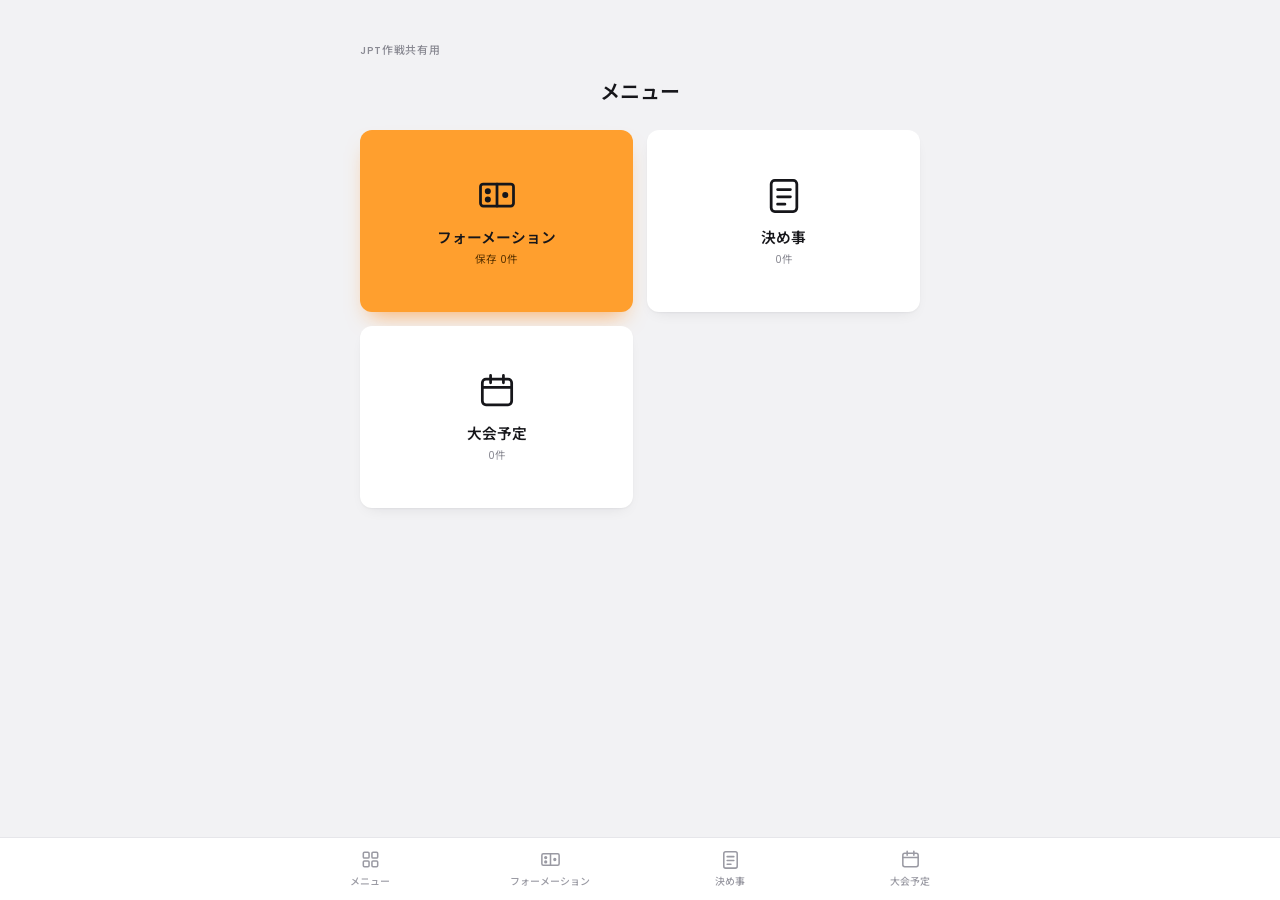
==== index.html @ bd589ccc "タッチ端末でタップしたメニュータイルをオレンジにする Co-Authored-By: Claude Sonnet 5.5 <noreply@anthropic.com> Claude-Session:" ====
<!doctype html>
<html lang="ja">
<head>
<meta charset="utf-8">
<meta name="viewport" content="width=device-width,initial-scale=1,viewport-fit=cover">
<meta name="theme-color" content="#f2f2f4">
<script>if(/^#p=/.test(location.hash)){location.replace("formation.html"+location.hash);}</script>
<link rel="icon" href="favicon.svg" type="image/svg+xml">
<link rel="icon" href="favicon-32.png" sizes="32x32" type="image/png">
<link rel="apple-touch-icon" href="apple-touch-icon.png">
<link rel="manifest" href="manifest.webmanifest">
<meta name="apple-mobile-web-app-title" content="JPT作戦">
<meta name="apple-mobile-web-app-capable" content="yes">
<title>JPT作戦共有用｜メニュー</title>
<link rel="preconnect" href="https://fonts.gstatic.com" crossorigin>
<link rel="stylesheet" href="https://fonts.googleapis.com/css2?family=Poppins:wght@400;500;600&family=Noto+Sans+JP:wght@400;500;700&family=Roboto+Mono:wght@500&display=swap">
<link rel="stylesheet" href="css/style.css?v=30">
<script type="module" src="js/menu.js?v=30"></script>
</head>
<body class="menu">
<!-- 起動画面。CSSだけで動くので、モジュールの読み込みを待たずに表示される。
     読み込みが終わると main.js が .done を付けて消す（最低0.6秒は見せる）。 -->
<div id="splash">
  <svg class="splash-court" viewBox="-1.2 -1.2 38.4 12.4" xmlns="http://www.w3.org/2000/svg" aria-hidden="true"><rect class="s-outline" x="0" y="0" width="36" height="10" rx="0.3"/><line class="s-line s-l1" x1="18" y1="0" x2="18" y2="10"/><line class="s-line s-l2" x1="8" y1="0" x2="8" y2="10"/><line class="s-line s-l3" x1="28" y1="0" x2="28" y2="10"/><g class="s-shelters"><rect x="17.775" y="4.1" width="0.45" height="1.8" rx="0.08"/><rect x="12.775" y="2" width="0.45" height="0.9" rx="0.08"/><rect x="9.775" y="7.1" width="0.45" height="0.9" rx="0.08"/><rect x="5.775" y="4.55" width="0.45" height="0.9" rx="0.08"/><rect x="22.775" y="7.1" width="0.45" height="0.9" rx="0.08"/><rect x="25.775" y="2" width="0.45" height="0.9" rx="0.08"/><rect x="29.775" y="4.55" width="0.45" height="0.9" rx="0.08"/></g><g class="s-dots"><circle class="ours fw" cx="12.4" cy="2.45" r="0.62"/><circle class="ours fw" cx="8.6" cy="4.6" r="0.62"/><circle class="ours fw" cx="9.3" cy="7.55" r="0.62"/><circle class="ours fw" cx="9.4" cy="9.2" r="0.62"/><circle class="ours bk" cx="8.6" cy="0.9" r="0.62"/><circle class="ours bk" cx="5.2" cy="5.8" r="0.62"/><circle class="ours bk" cx="5.2" cy="4.2" r="0.62"/><circle class="foe fw" cx="18.95" cy="5" r="0.62"/><circle class="foe fw" cx="23.6" cy="7.55" r="0.62"/><circle class="foe fw" cx="22.6" cy="1.6" r="0.62"/><circle class="foe fw" cx="26.7" cy="2.45" r="0.62"/><circle class="foe bk" cx="24.4" cy="9.1" r="0.62"/><circle class="foe bk" cx="30.8" cy="5.8" r="0.62"/><circle class="foe bk" cx="30.8" cy="4.2" r="0.62"/></g></svg>
  <p class="splash-title">SnowBall Fight</p>
</div>
<script>try{if(sessionStorage.getItem("sbf-splash-seen")){var s=document.getElementById("splash");if(s)s.hidden=true;}else{sessionStorage.setItem("sbf-splash-seen","1");}}catch(e){}</script>
<div class="wrap">
<header class="homehead"><div class="topbar"><span class="appname">JPT作戦共有用</span></div><h1>メニュー</h1></header>
<div class="tiles">
  <a class="tile" href="formation.html?view=edit"><svg viewBox="0 0 24 24" aria-hidden="true"><rect x="3" y="6" width="18" height="12" rx="1.5"/><path d="M12 6v12"/><circle cx="7" cy="10" r=".9" fill="currentColor"/><circle cx="7" cy="14.5" r=".9" fill="currentColor"/><circle cx="16.5" cy="12" r=".9" fill="currentColor"/></svg><b>フォーメーション</b><small>保存 <span id="cntPat">—</span>件</small></a>
  <a class="tile" href="rules.html"><svg viewBox="0 0 24 24" aria-hidden="true"><rect x="5" y="4" width="14" height="17" rx="2"/><path d="M8.5 9h7M8.5 13h7M8.5 17h4"/></svg><b>決め事</b><small><span id="cntRule">—</span>件</small></a>
  <a class="tile" href="tournaments.html"><svg viewBox="0 0 24 24" aria-hidden="true"><rect x="4" y="5.5" width="16" height="14" rx="2"/><path d="M4 10h16M8.5 3.5v4M15.5 3.5v4"/></svg><b>大会予定</b><small><span id="cntEvent">—</span>件</small></a>
</div>
</div>
<nav class="tabbar" aria-label="ページ切り替え">
  <a href="index.html"><svg viewBox="0 0 24 24" aria-hidden="true"><rect x="4.5" y="4.5" width="6" height="6" rx="1.2"/><rect x="13.5" y="4.5" width="6" height="6" rx="1.2"/><rect x="4.5" y="13.5" width="6" height="6" rx="1.2"/><rect x="13.5" y="13.5" width="6" height="6" rx="1.2"/></svg><span>メニュー</span></a>
  <a href="formation.html"><svg viewBox="0 0 24 24" aria-hidden="true"><rect x="3" y="6" width="18" height="12" rx="1.5"/><path d="M12 6v12"/><circle cx="7" cy="10" r=".9" fill="currentColor"/><circle cx="7" cy="14.5" r=".9" fill="currentColor"/><circle cx="16.5" cy="12" r=".9" fill="currentColor"/></svg><span>フォーメーション</span></a>
  <a href="rules.html"><svg viewBox="0 0 24 24" aria-hidden="true"><rect x="5" y="4" width="14" height="17" rx="2"/><path d="M8.5 9h7M8.5 13h7M8.5 17h4"/></svg><span>決め事</span></a>
  <a href="tournaments.html"><svg viewBox="0 0 24 24" aria-hidden="true"><rect x="4" y="5.5" width="16" height="14" rx="2"/><path d="M4 10h16M8.5 3.5v4M15.5 3.5v4"/></svg><span>大会予定</span></a>
</nav>
</body>
</html>
---- css/style.css ----
/* 雪合戦フォーメーションボード — 画面全体のスタイル
   レイアウト: 1カラム。ヘッダー / タブ / コート / 各パネル を縦に積む。
   色はすべて :root のトークンで定義し、ダークモードはトークンだけ差し替える。 */
/* Layout: single column — header, fixed-height court canvas, stacked control panels below */
:root{
  --bg:#e9eff4;
  --panel:#ffffff;
  --panel-2:#f3f7fa;
  --ink:#14212c;
  --muted:#5a6b7a;
  --line:#c6d4e0;
  --accent:#0d7382;
  --accent-soft:#d3eaed;
  --red:#c13b43;
  --blue:#2a5cae;
  --snow:#fafcfe;
  --snow-edge:#9fb3c4;
  --shelter:#aebfcd;
  --num-fw:#071019;
  --num-bk:#ffffff;
  --blue-fw:#9cc4f0;
  --blue-bk:#1d4b94;
  --red-fw:#f2a7a7;
  --red-bk:#a62f38;
  --warn:#a9511c;
  --warn-soft:#f7e6d6;
  --f-disp:"Noto Sans JP",-apple-system,"Hiragino Sans","Noto Sans JP",sans-serif;
  --f-num:"Roboto Mono",ui-monospace,monospace;
}
@media (prefers-color-scheme:dark){:root:not([data-theme="light"]){
  --bg:#0d151c;--panel:#16222c;--panel-2:#1b2a36;--ink:#e4edf4;--muted:#90a3b3;
  --line:#2c3f4e;--accent:#49b9c7;--accent-soft:#17343c;--red:#e0656c;--blue:#7099e6;
  --snow:#1e2c37;--snow-edge:#4a6172;--shelter:#56707f;--warn:#dd9152;--warn-soft:#33281d;
  --num-fw:#071019;--num-bk:#ffffff;
  --blue-fw:#8fb8e8;--blue-bk:#3d6cba;--red-fw:#efa0a0;--red-bk:#b8414a;
  color-scheme:dark;
}}
:root[data-theme="dark"]{
  --bg:#0d151c;--panel:#16222c;--panel-2:#1b2a36;--ink:#e4edf4;--muted:#90a3b3;
  --line:#2c3f4e;--accent:#49b9c7;--accent-soft:#17343c;--red:#e0656c;--blue:#7099e6;
  --snow:#1e2c37;--snow-edge:#4a6172;--shelter:#56707f;--warn:#dd9152;--warn-soft:#33281d;
  --num-fw:#071019;--num-bk:#ffffff;
  --blue-fw:#8fb8e8;--blue-bk:#3d6cba;--red-fw:#efa0a0;--red-bk:#b8414a;
  color-scheme:dark;
}
[hidden]{display:none!important;}
body{background:var(--bg);color:var(--ink);font-family:var(--f-disp);line-height:1.6;}
.wrap{
  padding-left:max(16px,env(safe-area-inset-left,0px));
  padding-right:max(16px,env(safe-area-inset-right,0px));
  padding-block:16px 40px;
  max-width:560px;margin:0 auto;
  display:flex;flex-direction:column;gap:14px;
}
h1{font-size:1.32rem;font-weight:900;letter-spacing:.01em;margin:0;text-wrap:balance;}
.sub{margin:2px 0 0;color:var(--muted);font-size:.78rem;}
.toolbar{display:flex;flex-wrap:wrap;gap:6px;}
button{font-family:inherit;font-size:.8rem;font-weight:700;color:var(--ink);
  background:var(--panel);border:1px solid var(--line);border-radius:999px;
  padding:7px 13px;cursor:pointer;line-height:1.2;}
button:focus-visible{outline:2px solid var(--accent);outline-offset:2px;}
button[aria-pressed="true"],button.on{background:var(--accent-soft);border-color:var(--accent);color:var(--accent);}
button.primary{background:var(--accent);border-color:var(--accent);color:#fff;}
button.ghost{background:transparent;}
button:disabled{opacity:.4;cursor:default;}
.court-wrap{background:var(--panel);border:1px solid var(--line);border-radius:14px;
  padding:8px;height:clamp(420px,68vh,780px);display:flex;}
/* コートの余白では縦スクロールを許可し（pan-y）、駒の上だけ指の操作を
   こちらで受け取る（none）。両方 none にするとページがスクロールできなくなる。 */
svg.court{width:100%;height:100%;touch-action:pan-y;display:block;}
.token{cursor:grab;touch-action:none;}
.token.sel circle.body{stroke-width:.22;}
.bar{display:flex;align-items:center;gap:8px;min-height:34px;padding:7px 12px;
  border-radius:10px;background:var(--panel-2);border:1px solid var(--line);
  font-size:.76rem;color:var(--muted);}
.bar.warn{background:var(--warn-soft);border-color:var(--warn);color:var(--warn);font-weight:700;}
.panel{background:var(--panel);border:1px solid var(--line);border-radius:14px;padding:12px 14px;}
.panel h2{font-size:.72rem;font-weight:700;letter-spacing:.09em;text-transform:uppercase;
  color:var(--muted);margin:0 0 9px;}
.roster{display:grid;grid-template-columns:repeat(auto-fit,minmax(148px,1fr));gap:7px;}
.rrow{display:flex;align-items:center;gap:7px;min-width:0;}
.rrow.coach{grid-column:1/-1;}
.rbadge{flex:none;width:25px;height:25px;border-radius:50%;display:grid;place-items:center;
  font-family:var(--f-num);font-size:.72rem;color:#fff;background:var(--blue);}
.rrow.bk .rbadge{background:var(--blue);opacity:.58;}
.rrow.coach .rbadge{background:var(--accent);font-family:var(--f-disp);font-weight:700;font-size:.68rem;}
.rrow.res .rbadge{background:var(--muted);font-family:var(--f-disp);font-weight:700;font-size:.62rem;}
.row.tightrow{margin-top:6px;}
.rrow input{flex:1;min-width:0;font-family:inherit;font-size:.82rem;color:var(--ink);
  background:var(--panel-2);border:1px solid var(--line);border-radius:9px;padding:6px 9px;}
.legend{display:flex;flex-wrap:wrap;gap:14px;font-size:.76rem;color:var(--muted);}
.legend span{display:flex;align-items:center;gap:6px;}
.dot{width:13px;height:13px;border-radius:50%;flex:none;}
.dot.num-fw,.dot.num-bk,.dot.foe-fw,.dot.foe-bk{width:18px;height:18px;display:grid;
  place-items:center;font-family:var(--f-num);font-size:.62rem;font-weight:700;}
.dot.num-fw{background:var(--blue-fw);color:var(--num-fw);}
.dot.num-bk{background:var(--blue-bk);color:var(--num-bk);}
.dot.foe-fw{background:var(--red-fw);color:var(--num-fw);}
.dot.foe-bk{background:var(--red-bk);color:var(--num-bk);margin-left:-4px;}
.row{display:flex;gap:6px;align-items:center;}
.row input{flex:1;min-width:0;font-family:inherit;font-size:.82rem;color:var(--ink);
  background:var(--panel-2);border:1px solid var(--line);border-radius:9px;padding:7px 10px;}
.patterns{display:flex;flex-direction:column;gap:9px;margin-top:12px;}
.pcard{border:1px solid var(--line);border-radius:12px;background:var(--panel-2);overflow:hidden;}
.pcard.on{border-color:var(--accent);background:var(--accent-soft);}
.pcard-main{display:grid;grid-template-columns:104px 1fr;gap:11px;align-items:center;
  width:100%;text-align:left;background:transparent;border:0;border-radius:0;
  padding:10px 11px;cursor:pointer;font-weight:400;}
.pcard-main:focus-visible{outline:2px solid var(--accent);outline-offset:-3px;}
.thumb{width:104px;aspect-ratio:36/10;border-radius:5px;background:var(--snow);
  border:1px solid var(--line);display:block;}
.pbody{min-width:0;}
.pname{font-size:.88rem;font-weight:700;display:block;overflow:hidden;
  text-overflow:ellipsis;white-space:nowrap;}
.pmeta{font-size:.69rem;color:var(--muted);display:block;margin-top:2px;
  font-variant-numeric:tabular-nums;line-height:1.45;word-break:break-word;}
.pfoot{display:flex;flex-wrap:wrap;align-items:center;gap:6px;padding:0 11px 10px;}
.pfoot .spacer{flex:1;min-width:0;}
.pfoot button{font-size:.7rem;padding:4px 10px;}
.badge{font-size:.62rem;font-weight:700;letter-spacing:.06em;color:var(--accent);
  background:var(--panel);border:1px solid var(--accent);border-radius:999px;padding:3px 8px;}
.pfoot .danger{color:var(--warn);border-color:var(--warn);background:var(--warn-soft);}
.pfoot .ask{font-size:.73rem;color:var(--warn);font-weight:700;}
#leaveBar{flex-wrap:wrap;gap:7px;}
#leaveBar .lmsg{flex:1 1 100%;font-weight:700;}
#leaveBar button{font-size:.72rem;padding:4px 11px;color:var(--warn);border-color:var(--warn);}
.editform{width:100%;display:flex;flex-direction:column;gap:6px;}
.editform input,.editform textarea{width:100%;box-sizing:border-box;min-width:0;
  font-family:inherit;font-size:.8rem;color:var(--ink);background:var(--panel);
  border:1px solid var(--line);border-radius:8px;padding:6px 9px;}
.editform textarea{resize:vertical;line-height:1.5;}
.editform input.bad{border-color:var(--warn);}
.editbtns{display:flex;flex-wrap:wrap;align-items:center;gap:6px;}
.pmemo{font-size:.75rem;color:var(--ink);opacity:.85;margin:0;padding:0 11px 9px;
  white-space:pre-wrap;word-break:break-word;}
.memoinput{width:100%;box-sizing:border-box;margin-top:6px;font-family:inherit;
  font-size:.82rem;line-height:1.5;color:var(--ink);background:var(--panel-2);
  border:1px solid var(--line);border-radius:9px;padding:7px 10px;resize:vertical;}
.grip{touch-action:none;cursor:grab;padding:4px 10px;color:var(--muted);
  font-size:.95rem;line-height:1;letter-spacing:.08em;}
.grip:active{cursor:grabbing;}
.pcard.dragging{position:relative;z-index:3;box-shadow:0 8px 20px rgba(0,0,0,.2);}
.pcard.dragging .pcard-main{cursor:grabbing;}
.branch{display:flex;flex-wrap:wrap;gap:6px;align-items:center;
  margin-top:10px;padding-top:10px;border-top:1px dashed var(--line);}
.branch .blabel{font-size:.7rem;color:var(--muted);margin-right:2px;}
.branch button{font-size:.74rem;padding:5px 11px;}
.subh{font-size:.77rem;font-weight:700;margin:0 0 9px;display:flex;align-items:center;gap:7px;}
.tabs{display:flex;gap:4px;background:var(--panel-2);border:1px solid var(--line);
  border-radius:999px;padding:4px;}
.tabs button{flex:1;min-width:0;border:0;background:transparent;border-radius:999px;
  padding:8px 10px;font-size:.82rem;font-weight:700;color:var(--muted);
  white-space:nowrap;overflow:hidden;text-overflow:ellipsis;}
.tabs button.on{background:var(--panel);color:var(--accent);
  box-shadow:0 1px 2px rgba(0,0,0,.08);}
.tabs .count{font-family:var(--f-num);font-size:.72rem;margin-left:4px;opacity:.75;}
/* 表示範囲の切り替え。上の大きなタブ（つくる／一覧）と区別するため、
   右寄せの小さな角丸セグメントにして、選択中は accent べた塗りにする。 */
.zoom{display:flex;align-items:center;gap:8px;margin:-2px 0 2px;}
.zoom .zlabel{font-size:.72rem;color:var(--muted);}
.zseg{display:inline-flex;margin-left:auto;border:1px solid var(--line);
  border-radius:9px;overflow:hidden;}
.zseg button{border:0;border-radius:0;background:var(--panel);color:var(--muted);
  font-size:.75rem;font-weight:700;padding:5px 13px;}
.zseg button + button{border-left:1px solid var(--line);}
.zseg button.on{background:var(--accent);color:#fff;}
.view{display:flex;flex-direction:column;gap:14px;}
.panel h2.withbtn{display:flex;align-items:center;gap:8px;}
.panel h2 .spacer,.subh .spacer{flex:1;min-width:0;}
.panel h2 button{font-size:.7rem;padding:4px 10px;font-weight:700;letter-spacing:0;text-transform:none;}
.subh button{font-size:.7rem;padding:4px 10px;font-weight:700;}
.subh i{font-family:var(--f-num);font-size:.66rem;font-style:normal;color:#fff;
  background:var(--accent);width:18px;height:18px;border-radius:50%;
  display:grid;place-items:center;flex:none;}
.div{border:0;border-top:1px solid var(--line);margin:15px 0 13px;}
.empty{font-size:.78rem;color:var(--muted);margin:8px 0 0;}
.empty.note{margin:0 0 10px;}
.toolbar.tight,.bar.tight{margin-top:9px;}
.toolbar button.wide{flex:1;padding:9px 13px;font-size:.85rem;}
.memoinput{margin-top:0;}
.linkbox{width:100%;margin-top:9px;font-family:var(--f-num);font-size:.72rem;
  color:var(--ink);background:var(--panel-2);border:1px solid var(--accent);
  border-radius:9px;padding:7px 9px;}
details.info{background:var(--panel);border:1px solid var(--line);border-radius:14px;padding:12px 14px;}
details.info summary{font-size:.8rem;font-weight:700;cursor:pointer;}
details.info p{font-size:.78rem;color:var(--muted);margin:10px 0 0;}
details.info dl{margin:10px 0 0;font-size:.78rem;display:grid;grid-template-columns:auto 1fr;gap:4px 12px;}
details.info dt{color:var(--muted);}
details.info dd{margin:0;font-family:var(--f-num);font-variant-numeric:tabular-nums;}
@media (prefers-reduced-motion:reduce){*{animation-duration:.01ms!important;transition-duration:.01ms!important;}}

/* ===== ページ切り替え（フォーメーション／決め事）=====
   上の大きなピルタブ（つくる／一覧）と区別するため、下線タイプにする。 */
.nav{display:flex;gap:16px;margin:9px 0 2px;border-bottom:1px solid var(--line);}
.nav a{font-size:.85rem;font-weight:700;color:var(--muted);text-decoration:none;
  padding:6px 2px;margin-bottom:-1px;border-bottom:2px solid transparent;line-height:1.3;}
.nav a.on{color:var(--accent);border-bottom-color:var(--accent);}
.nav a:not(.on):hover{color:var(--ink);}
.nav a:focus-visible{outline:2px solid var(--accent);outline-offset:2px;border-radius:4px;}

/* ===== 決め事ページ ===== */
.rule-row2{display:flex;gap:6px;}
#ruleCat{flex:none;min-width:116px;}
.rule-row2 #ruleAuthor{flex:1;min-width:0;}
.row select,.rule-row2 select{font-family:inherit;font-size:.82rem;color:var(--ink);
  background:var(--panel-2);border:1px solid var(--line);border-radius:9px;padding:7px 10px;}
.pinrow{display:flex;align-items:center;gap:8px;margin-top:10px;
  font-size:.8rem;color:var(--ink);cursor:pointer;}
.pinrow input{width:16px;height:16px;flex:none;accent-color:var(--accent);}
.panel.h2row{display:flex;align-items:center;gap:8px;padding:10px 14px;}
.h2row .h2like{font-size:.72rem;font-weight:700;letter-spacing:.09em;text-transform:uppercase;color:var(--muted);}
.h2row .spacer{flex:1;min-width:0;}
.h2row button{font-size:.7rem;padding:4px 10px;}

.rules{display:flex;flex-direction:column;gap:17px;}
.rgroup{display:flex;flex-direction:column;gap:9px;}
.rgroup-h{font-size:.74rem;font-weight:700;letter-spacing:.06em;color:var(--muted);
  margin:0;display:flex;align-items:center;gap:7px;padding:0 2px;}
.rgroup-pin .rgroup-h{color:var(--accent);}
.rgroup-pin .rgroup-h::before{content:"★";font-size:.8rem;}
.rgroup.is-hidden,.rcard.is-hidden{display:none;}
.rgroup-n{font-family:var(--f-num);font-size:.7rem;opacity:.7;font-weight:500;}
.rgroup-list{display:flex;flex-direction:column;gap:8px;}

/* 一覧の検索・カテゴリ絞り込み */
.rules-controls{display:flex;flex-direction:column;gap:8px;margin:0 0 13px;}
.rsearch{width:100%;box-sizing:border-box;font-family:inherit;font-size:.85rem;color:var(--ink);
  background:var(--panel);border:1px solid var(--line);border-radius:10px;padding:8px 11px;}
.rsearch:focus{outline:2px solid var(--accent);outline-offset:1px;}
.chips{display:flex;flex-wrap:wrap;gap:6px;}
.chip{display:inline-flex;align-items:center;gap:5px;font-size:.74rem;font-weight:700;
  color:var(--muted);background:var(--panel-2);border:1px solid var(--line);
  border-radius:999px;padding:4px 11px;line-height:1.2;cursor:pointer;}
.chip.on{color:#fff;background:var(--accent);border-color:var(--accent);}
.chip-n{font-family:var(--f-num);font-size:.66rem;opacity:.85;font-weight:500;}
.rnomatch{color:var(--muted);font-size:.85rem;padding:6px 2px;}

.rcard{border:1px solid var(--line);border-radius:11px;background:var(--panel-2);
  padding:7px 10px;display:flex;flex-direction:column;gap:7px;}
.rcard.pinned{border-color:var(--accent);background:var(--accent-soft);}
.rcard.flash{animation:flashCard 1.6s ease-out;}
@keyframes flashCard{0%,45%{box-shadow:0 0 0 3px var(--accent);}100%{box-shadow:0 0 0 0 transparent;}}
.rcard.dragging{position:relative;z-index:3;box-shadow:0 8px 20px rgba(0,0,0,.2);
  pointer-events:none;opacity:.95;}
.rcard .grip{flex:none;}
.rtop{display:flex;align-items:center;gap:7px;}
.rhead{flex:1;min-width:0;display:flex;align-items:center;gap:8px;background:none;border:0;
  cursor:pointer;text-align:left;padding:2px 0;color:inherit;font-family:inherit;}
.rhead:focus-visible{outline:2px solid var(--accent);outline-offset:2px;border-radius:6px;}
.rhead-main{flex:1;min-width:0;display:flex;flex-direction:column;gap:1px;}
.rtitle{font-size:.9rem;font-weight:700;line-height:1.35;word-break:break-word;}
.rsnip{font-size:.75rem;color:var(--muted);line-height:1.3;
  white-space:nowrap;overflow:hidden;text-overflow:ellipsis;max-width:100%;}
.rcard.open .rsnip{display:none;}
.rcaret{flex:none;width:0;height:0;border-left:5px solid var(--muted);
  border-top:4px solid transparent;border-bottom:4px solid transparent;transition:transform .15s;}
.rcard.open .rcaret{transform:rotate(90deg);}
.rdetail{display:none;flex-direction:column;gap:7px;}
.rcard.open .rdetail{display:flex;}
.pinbtn{flex:none;border:0;background:transparent;color:var(--snow-edge);font-size:1.05rem;
  line-height:1;padding:3px 7px;border-radius:8px;}
.pinbtn.on{color:var(--accent);}
.rchip{align-self:flex-start;font-size:.66rem;font-weight:700;color:var(--muted);
  background:var(--panel);border:1px solid var(--line);border-radius:999px;padding:2px 9px;}
.rbody{margin:0;font-size:.82rem;line-height:1.6;color:var(--ink);word-break:break-word;}
.rbody .rb-line{white-space:pre-wrap;}
.rbody .rb-sp{height:.5em;}
.rbody strong{font-weight:700;}
.rbody em{font-style:italic;}
.rbody a{color:var(--accent);word-break:break-all;}
.rbody .rb-ul,.rbody .rb-ol{margin:.15em 0;padding-left:1.25em;}
.rbody li{margin:.1em 0;}
.fmt-hint{margin:5px 0 0;font-size:.68rem;color:var(--muted);line-height:1.5;}
.fmtbar{display:flex;gap:5px;margin:8px 0 5px;}
.fmtbtn{font-size:.82rem;font-weight:700;padding:3px 11px;min-width:34px;line-height:1.2;}
.fmtbtn b{font-weight:800;}
.fmtbtn i{font-style:italic;font-family:Georgia,"Times New Roman",serif;}
.re-editor{min-height:84px;border:1px solid var(--line);border-radius:10px;background:var(--panel);
  padding:8px 11px;margin-top:2px;font-size:.85rem;line-height:1.6;color:var(--ink);overflow-wrap:anywhere;}
.re-editor:focus{outline:2px solid var(--accent);outline-offset:1px;}
.re-editor.is-empty::before{content:attr(data-placeholder);color:var(--muted);}
.re-editor a{pointer-events:none;}
.rmeta{font-size:.69rem;color:var(--muted);font-variant-numeric:tabular-nums;}
.rfoot{display:flex;flex-wrap:wrap;align-items:center;gap:6px;}
.rfoot button{font-size:.7rem;padding:4px 10px;}
.rfoot .danger{color:var(--warn);border-color:var(--warn);background:var(--warn-soft);}
.rfoot .ask{font-size:.73rem;color:var(--warn);font-weight:700;margin-right:auto;}
.rcard .editform select{width:100%;box-sizing:border-box;font-family:inherit;font-size:.8rem;
  color:var(--ink);background:var(--panel);border:1px solid var(--line);border-radius:8px;padding:6px 9px;}

/* ===== 起動画面（スプラッシュ） =====
   CSSだけで動かすので、JSモジュールの読み込みを待たずに出る。
   読み込みが終わると main.js が #splash に .done を付けてフェードアウトさせる。
   JSが失敗して .done が付かない場合に備え、8秒後にCSSだけで必ず消す。 */
#splash{
  position:fixed;inset:0;z-index:50;
  display:flex;flex-direction:column;align-items:center;justify-content:center;gap:18px;
  padding-left:max(24px,env(safe-area-inset-left,0px));
  padding-right:max(24px,env(safe-area-inset-right,0px));
  background:var(--bg);
  transition:opacity .38s ease;
  animation:splashFailsafe 0s 8s forwards;
}
#splash.done{opacity:0;pointer-events:none;}
@keyframes splashFailsafe{to{opacity:0;visibility:hidden;}}

.splash-court{width:min(86vw,420px);height:auto;overflow:visible;}
.splash-court .s-outline{
  fill:none;stroke:var(--snow-edge);stroke-width:.16;
  stroke-dasharray:92;stroke-dashoffset:92;
  animation:drawCourt .55s .05s ease-out forwards;
}
.splash-court .s-line{
  stroke:var(--snow-edge);stroke-width:.12;
  stroke-dasharray:10;stroke-dashoffset:10;
  animation:drawCourt .3s ease-out forwards;
}
.splash-court .s-l1{animation-delay:.32s;}
.splash-court .s-l2{animation-delay:.42s;stroke-width:.08;opacity:.75;}
.splash-court .s-l3{animation-delay:.42s;stroke-width:.08;opacity:.75;}
.splash-court .s-shelters rect{
  fill:var(--shelter);opacity:0;
  animation:fadeIn .3s .5s ease-out forwards;
}
.splash-court .s-dots circle{
  opacity:0;transform-box:fill-box;transform-origin:50% 50%;
  animation:popIn .32s ease-out forwards;
}
.splash-court .s-dots .ours.fw{fill:var(--blue-fw);}
.splash-court .s-dots .ours.bk{fill:var(--blue-bk);}
.splash-court .s-dots .foe.fw{fill:var(--red-fw);}
.splash-court .s-dots .foe.bk{fill:var(--red-bk);}
.splash-court .s-dots circle:nth-child(1){animation-delay:.62s}
.splash-court .s-dots circle:nth-child(2){animation-delay:.66s}
.splash-court .s-dots circle:nth-child(3){animation-delay:.70s}
.splash-court .s-dots circle:nth-child(4){animation-delay:.74s}
.splash-court .s-dots circle:nth-child(5){animation-delay:.78s}
.splash-court .s-dots circle:nth-child(6){animation-delay:.82s}
.splash-court .s-dots circle:nth-child(7){animation-delay:.86s}
.splash-court .s-dots circle:nth-child(8){animation-delay:.66s}
.splash-court .s-dots circle:nth-child(9){animation-delay:.70s}
.splash-court .s-dots circle:nth-child(10){animation-delay:.74s}
.splash-court .s-dots circle:nth-child(11){animation-delay:.78s}
.splash-court .s-dots circle:nth-child(12){animation-delay:.82s}
.splash-court .s-dots circle:nth-child(13){animation-delay:.86s}
.splash-court .s-dots circle:nth-child(14){animation-delay:.90s}

.splash-title{
  margin:0;font-size:.92rem;font-weight:700;letter-spacing:.04em;color:var(--muted);
  text-align:center;opacity:0;
  animation:fadeIn .45s .45s ease-out forwards;
}

@keyframes drawCourt{to{stroke-dashoffset:0;}}
@keyframes fadeIn{to{opacity:1;}}
@keyframes popIn{from{opacity:0;transform:scale(.4);}to{opacity:1;transform:scale(1);}}

/* 動きを抑える設定のときは、描く演出をせず完成形を出してから消すだけにする */
@media (prefers-reduced-motion:reduce){
  .splash-court .s-outline,.splash-court .s-line{stroke-dashoffset:0;animation:none;}
  .splash-court .s-shelters rect,.splash-court .s-dots circle,.splash-title{opacity:1;animation:none;}
}

/* ===== デザイン v9「ホーム画面」=====
   薄いグレーの地、白いカード、線画アイコン、下のタブバー。フォントは Poppins（英数）＋Noto Sans JP。
   色は黄色1色（選択・ハイライト）。装飾は影のみ。 */
:root,:root:not([data-theme="light"]),:root[data-theme="dark"]{
  --bg:#f2f2f4;--panel:#ffffff;--panel-2:#f2f2f4;--ink:#16161a;--muted:#8a8a93;
  --line:#e6e6ea;--accent:#fdc72b;--accent-soft:#fff3c4;--yel:#fdc72b;--yel-d:#e9b414;
  --red:#c13b43;--blue:#2a5cae;
  --snow:#fafcfe;--snow-edge:#9fb3c4;--shelter:#aebfcd;
  --num-fw:#071019;--num-bk:#ffffff;
  --blue-fw:#9cc4f0;--blue-bk:#1d4b94;--red-fw:#f2a7a7;--red-bk:#a62f38;
  --warn:#c2330f;--warn-soft:#fdeae4;
  --f-disp:"Poppins","Noto Sans JP",sans-serif;--f-body:"Poppins","Noto Sans JP",sans-serif;
  --shadow:0 1px 2px rgba(20,20,30,.04),0 6px 16px -8px rgba(20,20,30,.12);
  color-scheme:light;
}
html{background:var(--bg);}
body{background:var(--bg);color:var(--ink);font-family:var(--f-body);font-weight:400;}
button,input,textarea,select{font-family:var(--f-body);}
.wrap{gap:16px;padding-block:22px 96px;}
.nav{display:none;}

/* 見出し */
header{background:none;border:0;border-radius:0;box-shadow:none;padding:0;color:var(--ink);overflow:visible;}
h1{font-size:1.05rem;font-weight:600;letter-spacing:.01em;text-align:center;}
header .sub{text-align:center;font-size:.72rem;color:var(--muted);margin:6px auto 0;max-width:30em;}

/* 面 */
.panel,details.info,.panel.h2row,.court-wrap{background:#fff;border:0;border-radius:14px;box-shadow:var(--shadow);position:static;}
.panel{padding:16px;}
.panel.h2row{padding:12px 16px;}
.court-wrap{padding:6px;}
details.info{padding:14px 16px;}
.panel h2,.h2row .h2like{position:static;background:none;padding:0;margin:0 0 12px;font-size:.92rem;font-weight:600;
  letter-spacing:0;text-transform:none;color:var(--ink);display:flex;align-items:center;gap:8px;}
.panel.h2row .h2like{margin:0;}
.panel h2::before{display:none;}
details.info summary{font-weight:600;}

/* ボタン */
button{background:#fff;color:var(--ink);border:1px solid var(--line);border-radius:10px;box-shadow:none;
  padding:8px 14px;font-size:.82rem;font-weight:500;transition:background .12s;}
button:hover{background:#f7f7f9;}
button:focus-visible,input:focus-visible,textarea:focus-visible,select:focus-visible,.re-editor:focus-visible,a:focus-visible{outline:2px solid var(--yel-d);outline-offset:2px;}
button.primary,button.on,button[aria-pressed="true"]{background:var(--yel);color:var(--ink);border-color:var(--yel);font-weight:600;}
button.primary:hover,button.on:hover{background:#ffd34d;}
button.ghost{color:var(--muted);}
button:disabled{opacity:.4;}
.pfoot .danger,.rfoot .danger{color:var(--warn);background:#fff;border-color:#f0cfc6;}

/* つくる／一覧 */
.tabs{display:flex;gap:6px;background:#e6e6ea;border-radius:12px;padding:3px;border:0;box-shadow:none;}
.tabs button{flex:1;background:transparent;border:0;border-radius:9px;padding:9px;color:var(--muted);font-weight:500;}
.tabs button.on{background:#fff;color:var(--ink);box-shadow:0 1px 3px rgba(20,20,30,.12);font-weight:600;}
.tabs button:hover{background:transparent;}
.tabs button.on:hover{background:#fff;}
.tabs .count{color:var(--yel-d);}
.zoom .zlabel{color:var(--muted);}
.zseg{background:#e6e6ea;border:0;border-radius:10px;padding:2px;gap:2px;overflow:visible;box-shadow:none;}
.zseg button{border:0;border-radius:8px;background:transparent;padding:5px 14px;color:var(--muted);}
.zseg button + button{border-left:0;}
.zseg button.on{background:#fff;color:var(--ink);box-shadow:0 1px 2px rgba(20,20,30,.12);}
.branch{border-top:1px solid var(--line);}

/* 入力 */
.row input,.rrow input,.memoinput,.rsearch,.row select,.rule-row2 select,.re-editor,.editform input,
.editform textarea,.rcard .editform select,.linkbox{background:var(--bg);border:1px solid transparent;border-radius:10px;color:var(--ink);box-shadow:none;}
.row input:focus,.rrow input:focus,.memoinput:focus,.rsearch:focus,.re-editor:focus{border-color:var(--yel-d);outline:0;background:#fff;box-shadow:0 0 0 3px rgba(253,199,43,.25);}
::placeholder{color:#b0b0b8;}
.rbadge{box-shadow:none;}
.rrow.coach .rbadge{background:var(--yel);color:var(--ink);}
.rrow:not(.bk):not(.coach):not(.res) .rbadge{background:#9cc4f0;color:#071019;}
.rrow.bk .rbadge{background:#1d4b94;opacity:1;}
.div{border-top:1px solid var(--line);}
.subh i{background:var(--yel);}

/* 一覧カード */
.patterns,.rgroup-list{gap:10px;}
.pcard,.rcard{background:#fff;border:0;border-radius:14px;box-shadow:var(--shadow);padding:12px 14px;margin:0;position:relative;}
.pcard::before,.rcard::before{display:none;}
.pcard.on,.rcard.pinned{background:#fff;outline:2px solid var(--yel);outline-offset:-2px;}
.rcard.open{background:#fff;}
.rules{gap:24px;}
.rgroup-h{font-size:.84rem;font-weight:600;color:var(--muted);letter-spacing:.02em;padding:0 2px 8px;margin:0;}
.rgroup-h::before,.rgroup-pin .rgroup-h::before{display:none;content:none;}
.rgroup-n{color:var(--muted);background:none;padding:0;font-weight:400;opacity:1;}
.rtitle{font-size:.92rem;font-weight:600;}
.rsnip{color:var(--muted);}
.rcaret{border-left-color:var(--muted);}
.rhead,.pcard-main,.pinbtn,.pinbtn.on{border:0;background:none;box-shadow:none;}
.pinbtn{color:#d0d0d6;font-size:1.1rem;padding:2px 6px;}
.pinbtn.on{color:var(--yel);}
.rchip{background:var(--bg);border:0;border-radius:999px;color:var(--muted);font-weight:500;}
.rcard .grip,.pcard .grip{background:none;border:0;color:#c4c4cc;}
.rcard.dragging,.pcard.dragging{box-shadow:0 14px 30px rgba(20,20,30,.22);}
.rbody a{color:var(--ink);text-decoration:underline;text-underline-offset:3px;}
.thumb{border:0;border-radius:8px;background:var(--snow);}
.badge{background:var(--accent-soft);color:#7a5b00;border:0;border-radius:999px;font-weight:600;}
.pmeta,.rmeta{color:var(--muted);}
.chips{gap:8px;}
.chip{background:#fff;border:0;border-radius:999px;box-shadow:var(--shadow);padding:5px 13px;color:var(--muted);font-weight:500;}
.chip.on{background:var(--yel);color:var(--ink);font-weight:600;}
.chip:hover{background:#fff;}
.chip.on:hover{background:var(--yel);}
.bar{background:#fff;border:0;border-radius:12px;box-shadow:var(--shadow);color:var(--ink);}
.bar.warn{background:var(--warn-soft);color:var(--warn);}
#leaveBar button{color:var(--warn);}
.fmtbtn{background:#fff;}
.court,.court text,.splash-court{letter-spacing:0;}
#splash{background:var(--bg);}
#splash .splash-title{font-family:var(--f-disp);font-weight:600;color:var(--ink);}
.splash-court .s-outline,.splash-court .s-line{stroke:var(--ink);}

/* ホーム画面のタイル */
.homehead{padding-top:6px;}
.tiles{display:grid;grid-template-columns:1fr 1fr;gap:14px;margin-top:6px;}
.tile{display:flex;flex-direction:column;align-items:center;justify-content:center;gap:4px;text-align:center;
  background:#fff;border-radius:12px;box-shadow:var(--shadow);color:var(--ink);text-decoration:none;
  min-height:128px;padding:16px 10px;transition:transform .12s,box-shadow .12s;}
.tile:active{transform:scale(.98);}
.tile svg{width:44px;height:44px;margin-bottom:8px;fill:none;stroke:var(--ink);stroke-width:1.5;stroke-linecap:round;stroke-linejoin:round;}
.tile b{font-size:.84rem;font-weight:600;line-height:1.35;}
.tile small{font-size:.66rem;color:var(--muted);}


/* 下のタブバー */
.tabbar{position:fixed;left:0;right:0;bottom:0;z-index:20;display:flex;justify-content:center;gap:0;
  background:rgba(255,255,255,.96);backdrop-filter:blur(10px);border-top:1px solid var(--line);
  padding:8px 8px calc(8px + env(safe-area-inset-bottom,0px));}
.tabbar a{flex:1;max-width:180px;display:flex;flex-direction:column;align-items:center;gap:3px;color:#9a9aa3;
  text-decoration:none;font-size:.62rem;font-weight:500;padding:2px 0;}
.tabbar svg{width:23px;height:23px;fill:none;stroke:currentColor;stroke-width:1.6;stroke-linecap:round;stroke-linejoin:round;}
.tabbar a.on{color:var(--ink);font-weight:600;}
.tabbar a.on svg{stroke:var(--yel-d);}
.rgroup-pin .rgroup-h{color:var(--muted);}
.rsearch{background:#fff;box-shadow:var(--shadow);}

/* メニュー：初期は何も選択されない。触れている間だけオレンジに塗り、離れると元に戻る */
.tile{min-height:150px;transition:background .15s,box-shadow .15s,transform .12s;-webkit-tap-highlight-color:transparent;}
.tile b{font-size:.92rem;}
@media (hover:hover){.tile:hover{background:var(--orange);box-shadow:0 12px 22px -10px rgba(255,140,30,.7);}}
.tile:active,.tile:focus-visible{background:var(--orange);outline:0;}
.tile:hover small,.tile:active small,.tile:focus-visible small{color:#5a3300;}
:root{--orange:#ff9f2e;}

/* 戻るリンク */
.back{display:inline-flex;align-items:center;gap:2px;margin:0 0 8px -6px;padding:6px 10px 6px 4px;border-radius:999px;
  font-size:.8rem;font-weight:600;color:var(--ink);text-decoration:none;}
.back svg{width:18px;height:18px;fill:none;stroke:currentColor;stroke-width:2;stroke-linecap:round;stroke-linejoin:round;}
.back:hover,.back:active{background:#e6e6ea;}

/* 選択中はオレンジ、監督は黒、旗は赤（青・赤は選手の色なので避ける） */
:root,:root:not([data-theme="light"]),:root[data-theme="dark"]{
  --accent:#16161a;--accent-soft:#e6e8ee;--yel:#ff9f2e;--yel-d:#e8851a;--orange:#ff9f2e;
}
.rrow.coach .rbadge{background:#16161a;color:#fff;}
.tabs button.on,.tabs button.on:hover{background:var(--orange);color:#16161a;box-shadow:none;}
.zseg button.on{background:var(--orange);color:#16161a;box-shadow:none;}
.badge{background:#ffe9cf;color:#8a4a00;}
.tabs .count{color:#8a4a00;}
.subh i{background:var(--orange);}

/* 画面上部：アプリ名は小さく、画面名を見出しに */
.topbar{display:flex;align-items:center;justify-content:space-between;min-height:30px;margin-bottom:10px;}
.topbar .back{margin:0 0 0 -6px;}
.appname{font-size:.68rem;font-weight:500;letter-spacing:.06em;color:var(--muted);}
header h1{font-size:1.25rem;font-weight:600;}

/* 決め事：箱の数を減らす。見出しは素の文字、絞り込みは下線、カードはカテゴリごとに1つの白い面にまとめる */
.panel.h2row{background:none;box-shadow:none;padding:0;margin:4px 0 0;}
.panel.h2row .h2like{font-size:1.02rem;font-weight:700;}
.rsearch{background:#e6e6ea;box-shadow:none;border:0;border-radius:10px;}
.rsearch:focus{background:#fff;}
.chips{gap:4px 14px;}
.chip,.chip:hover{background:none;box-shadow:none;border-radius:0;padding:4px 1px;border:0;border-bottom:2px solid transparent;color:var(--muted);}
.chip.on,.chip.on:hover{background:none;color:var(--ink);border-bottom-color:var(--orange);font-weight:700;}
.rgroup-list{background:#fff;border-radius:14px;box-shadow:var(--shadow);overflow:hidden;gap:0;}
.rgroup-list .rcard{background:none;box-shadow:none;border-radius:0;border-bottom:1px solid var(--line);padding:12px 14px;outline:0;}
.rgroup-list .rcard:last-child{border-bottom:0;}
.rgroup-list .rcard.pinned{box-shadow:inset 3px 0 0 var(--orange);}
.rgroup-list .rcard.dragging{background:#fff;box-shadow:0 14px 30px rgba(20,20,30,.22);}
.panel.h2row .h2like{display:none;}
.panel.h2row{justify-content:flex-end;margin:0;}
.panel.h2row:has(#refreshBtn[hidden]){display:none;}

/* ===== 大会予定 ===== */
.events{display:flex;flex-direction:column;gap:24px;}
.egroup-h{font-size:.84rem;font-weight:600;color:var(--muted);padding:0 2px 8px;margin:0;}
.ecard{background:#fff;border-radius:14px;box-shadow:var(--shadow);margin-bottom:10px;overflow:hidden;}
.ecard.past{opacity:.7;}
.ehead{display:flex;align-items:center;gap:12px;width:100%;text-align:left;background:none;border:0;border-radius:0;box-shadow:none;padding:12px 14px;}
.ehead:hover{background:#fafafc;}
.edate{flex:none;width:46px;height:46px;border-radius:10px;background:var(--bg);display:grid;place-content:center;text-align:center;line-height:1.1;}
.edate b{font-size:.92rem;font-weight:600;}
.edate small{font-size:.62rem;color:var(--muted);}
.edate.nodate b{font-size:.7rem;color:var(--muted);}
.emain{flex:1;min-width:0;display:flex;flex-direction:column;gap:2px;}
.etitle{font-size:.92rem;font-weight:600;overflow:hidden;text-overflow:ellipsis;white-space:nowrap;}
.eplace{font-size:.7rem;color:var(--muted);}
.esum{flex:none;font-size:.68rem;color:var(--muted);text-align:right;}
.esum b{color:var(--ink);font-weight:600;}
.esum.none{opacity:.7;}
.ecard .rcaret{flex:none;transition:transform .15s;}
.ecard.open .rcaret{transform:rotate(90deg);}
.edetail{padding:2px 14px 14px;display:flex;flex-direction:column;gap:12px;border-top:1px solid var(--line);padding-top:12px;}
.ememo{margin:0;font-size:.8rem;color:var(--muted);}
.members{display:flex;flex-direction:column;}
.mrow{display:flex;align-items:center;gap:8px;padding:7px 0;border-bottom:1px solid var(--line);}
.mrow:last-child{border-bottom:0;}
.mname{flex:1;min-width:0;font-size:.9rem;font-weight:500;overflow:hidden;text-overflow:ellipsis;}
.mrow.st-no .mname{color:var(--muted);text-decoration:line-through;}
.mseg{display:flex;background:#e6e6ea;border-radius:9px;padding:2px;gap:2px;}
.mseg button{border:0;background:transparent;border-radius:7px;padding:4px 9px;font-size:.7rem;color:var(--muted);box-shadow:none;}
.mseg button.on{background:#fff;color:var(--ink);font-weight:600;box-shadow:0 1px 2px rgba(20,20,30,.12);}
.mrow.st-yes .mseg button.on{background:var(--orange);}
.mdel{border:0;background:none;box-shadow:none;color:#b7b7c0;font-size:1.05rem;padding:2px 6px;}
.mempty{margin:0;font-size:.8rem;color:var(--muted);}
.madd{display:flex;gap:8px;}
.madd-in{flex:1;min-width:0;}
.qchips{display:flex;flex-wrap:wrap;gap:6px;align-items:center;}
.qlabel{flex-basis:100%;font-size:.68rem;color:var(--muted);}
.qchip{border:0;background:var(--bg);border-radius:999px;padding:4px 11px;font-size:.78rem;color:var(--ink);box-shadow:none;}
.qchip:hover{background:#ffe9cf;}
.efoot{display:flex;gap:8px;align-items:center;justify-content:flex-end;flex-wrap:wrap;}
.askdel{font-size:.78rem;color:var(--warn);margin-right:auto;}
.editform{display:flex;flex-direction:column;gap:8px;}
.ed-row{display:flex;gap:8px;}
.ed-row input{flex:1;min-width:0;}
.editform input{width:100%;box-sizing:border-box;padding:9px 11px;font-size:.9rem;}
input[type="date"]{font-family:var(--f-body);}
.tabbar a{min-width:0;}
.tabbar span{white-space:nowrap;}
.madd-in,.editform input,.edetail input{border-radius:10px;border:1px solid var(--line);background:#fff;}
/* メニューの初期状態：フォーメーションをオレンジに。他のタイルに触れている間は白に戻す */
.tiles .tile:first-child{background:var(--orange);box-shadow:0 12px 22px -10px rgba(255,140,30,.7);}
.tiles .tile:first-child small{color:#5a3300;}
@media (hover:hover){.tiles:hover .tile:first-child:not(:hover){background:#fff;box-shadow:var(--shadow);}
.tiles:hover .tile:first-child:not(:hover) small{color:var(--muted);}}
/* タッチ端末：押したタイルがオレンジに（ホバーの代わり） */
.tiles .tile.sel{background:var(--orange);box-shadow:0 12px 22px -10px rgba(255,140,30,.7);}
.tiles .tile.sel small{color:#5a3300;}
.tiles.picked .tile:not(.sel){background:#fff;box-shadow:var(--shadow);}
.tiles.picked .tile:not(.sel) small{color:var(--muted);}
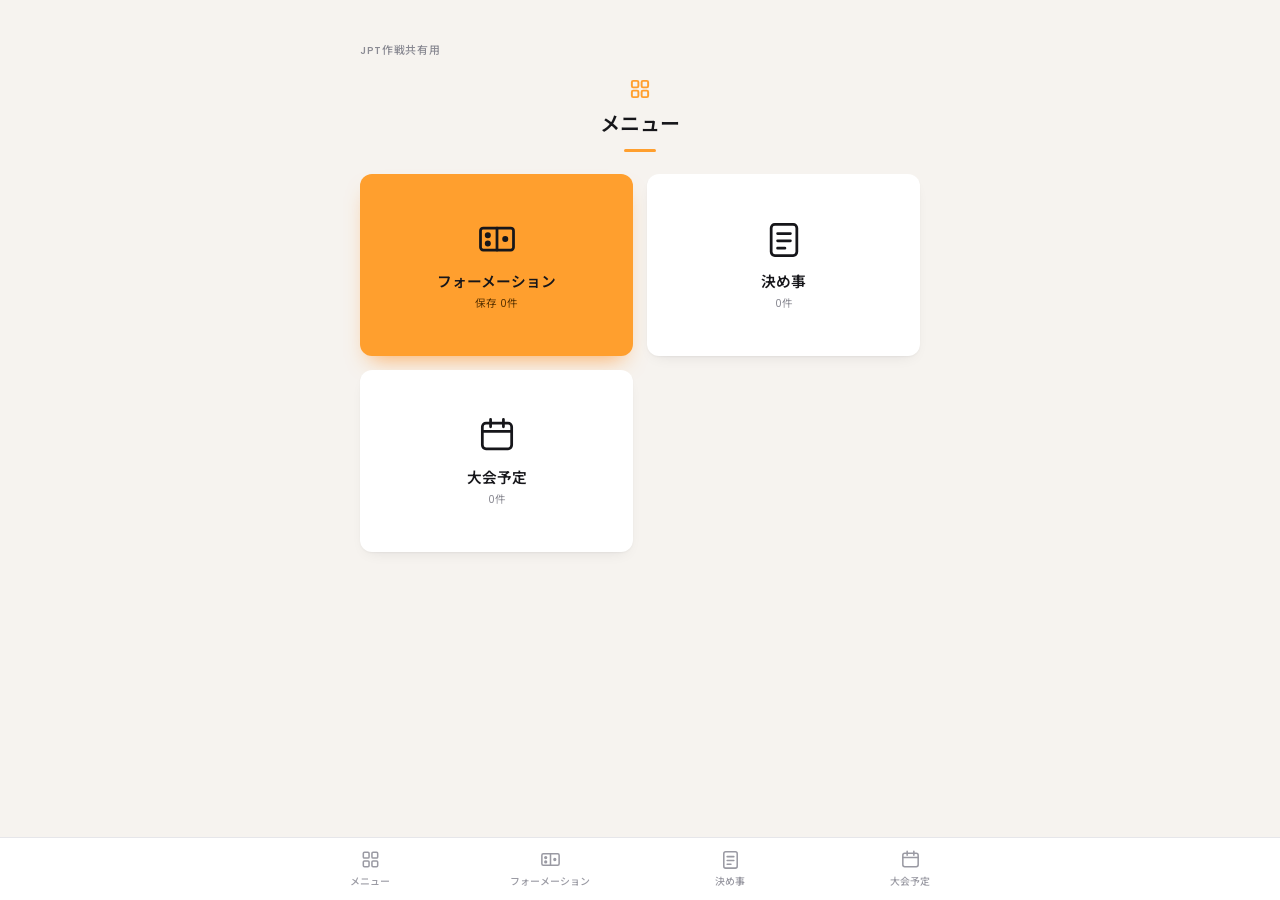
==== commit 310879df: "オレンジの差し色を追加（見出し・背景・タブ・アイコン） Co-Authored-By: Claude Sonnet 5.5 <noreply@anthropic.com> Claude-Session" ====
--- a/index.html
+++ b/index.html
@@ -3,7 +3,7 @@
 <head>
 <meta charset="utf-8">
 <meta name="viewport" content="width=device-width,initial-scale=1,viewport-fit=cover">
-<meta name="theme-color" content="#f2f2f4">
+<meta name="theme-color" content="#f6f3ef">
 <script>if(/^#p=/.test(location.hash)){location.replace("formation.html"+location.hash);}</script>
 <link rel="icon" href="favicon.svg" type="image/svg+xml">
 <link rel="icon" href="favicon-32.png" sizes="32x32" type="image/png">
@@ -14,10 +14,10 @@
 <title>JPT作戦共有用｜メニュー</title>
 <link rel="preconnect" href="https://fonts.gstatic.com" crossorigin>
 <link rel="stylesheet" href="https://fonts.googleapis.com/css2?family=Poppins:wght@400;500;600&family=Noto+Sans+JP:wght@400;500;700&family=Roboto+Mono:wght@500&display=swap">
-<link rel="stylesheet" href="css/style.css?v=30">
-<script type="module" src="js/menu.js?v=30"></script>
+<link rel="stylesheet" href="css/style.css?v=33">
+<script type="module" src="js/menu.js?v=33"></script>
 </head>
-<body class="menu">
+<body class="menu" data-page="menu">
 <!-- 起動画面。CSSだけで動くので、モジュールの読み込みを待たずに表示される。
      読み込みが終わると main.js が .done を付けて消す（最低0.6秒は見せる）。 -->
 <div id="splash">
--- a/css/style.css
+++ b/css/style.css
@@ -603,3 +603,27 @@
 .tiles .tile.sel small{color:#5a3300;}
 .tiles.picked .tile:not(.sel){background:#fff;box-shadow:var(--shadow);}
 .tiles.picked .tile:not(.sel) small{color:var(--muted);}
+
+/* ===== オレンジの差し色 ===== */
+header h1::after{content:"";display:block;width:32px;height:3px;border-radius:2px;background:var(--orange);margin:9px auto 0;}
+.edate{background:#fff1e0;}
+.edate b{color:var(--yel-d);}
+.edate small{color:#b9722a;}
+.edate.nodate{background:var(--bg);}
+.edate.nodate b,.edate.nodate small{color:var(--muted);}
+.esum b{color:var(--yel-d);}
+.egroup-h{display:flex;align-items:center;gap:8px;}
+.egroup-h::before{content:"";width:3px;height:12px;border-radius:2px;background:var(--orange);}
+.homehead h1::after{display:block;}
+
+/* ===== オレンジ感の追加（背景・タブ・見出しアイコン） ===== */
+:root,:root:not([data-theme="light"]),:root[data-theme="dark"]{--bg:#f6f3ef;--panel-2:#f6f3ef;}
+.edate.nodate{background:#f6f3ef;}
+.tabbar a.on{color:var(--yel-d);}
+.tabbar a.on svg{stroke:var(--orange);stroke-width:2;}
+header h1::before{content:"";display:block;width:26px;height:26px;margin:0 auto 6px;background:var(--orange);
+  -webkit-mask:var(--ico) center/contain no-repeat;mask:var(--ico) center/contain no-repeat;}
+body[data-page="formation"]{--ico:url("data:image/svg+xml,%3Csvg xmlns='http://www.w3.org/2000/svg' viewBox='0 0 24 24' fill='none' stroke='black' stroke-width='1.8' stroke-linecap='round' stroke-linejoin='round'%3E%3Crect x='3' y='6' width='18' height='12' rx='1.5'/%3E%3Cpath d='M12 6v12'/%3E%3Ccircle cx='7' cy='10' r='.9' fill='black'/%3E%3Ccircle cx='7' cy='14.5' r='.9' fill='black'/%3E%3Ccircle cx='16.5' cy='12' r='.9' fill='black'/%3E%3C/svg%3E");}
+body[data-page="rules"]{--ico:url("data:image/svg+xml,%3Csvg xmlns='http://www.w3.org/2000/svg' viewBox='0 0 24 24' fill='none' stroke='black' stroke-width='1.8' stroke-linecap='round' stroke-linejoin='round'%3E%3Crect x='5' y='4' width='14' height='17' rx='2'/%3E%3Cpath d='M8.5 9h7M8.5 13h7M8.5 17h4'/%3E%3C/svg%3E");}
+body[data-page="events"]{--ico:url("data:image/svg+xml,%3Csvg xmlns='http://www.w3.org/2000/svg' viewBox='0 0 24 24' fill='none' stroke='black' stroke-width='1.8' stroke-linecap='round' stroke-linejoin='round'%3E%3Crect x='4' y='5.5' width='16' height='14.5' rx='2'/%3E%3Cpath d='M4 10h16M8.5 3.5v4M15.5 3.5v4'/%3E%3C/svg%3E");}
+body[data-page="menu"]{--ico:url("data:image/svg+xml,%3Csvg xmlns='http://www.w3.org/2000/svg' viewBox='0 0 24 24' fill='none' stroke='black' stroke-width='1.8' stroke-linejoin='round'%3E%3Crect x='4.5' y='4.5' width='6' height='6' rx='1.2'/%3E%3Crect x='13.5' y='4.5' width='6' height='6' rx='1.2'/%3E%3Crect x='4.5' y='13.5' width='6' height='6' rx='1.2'/%3E%3Crect x='13.5' y='13.5' width='6' height='6' rx='1.2'/%3E%3C/svg%3E");}
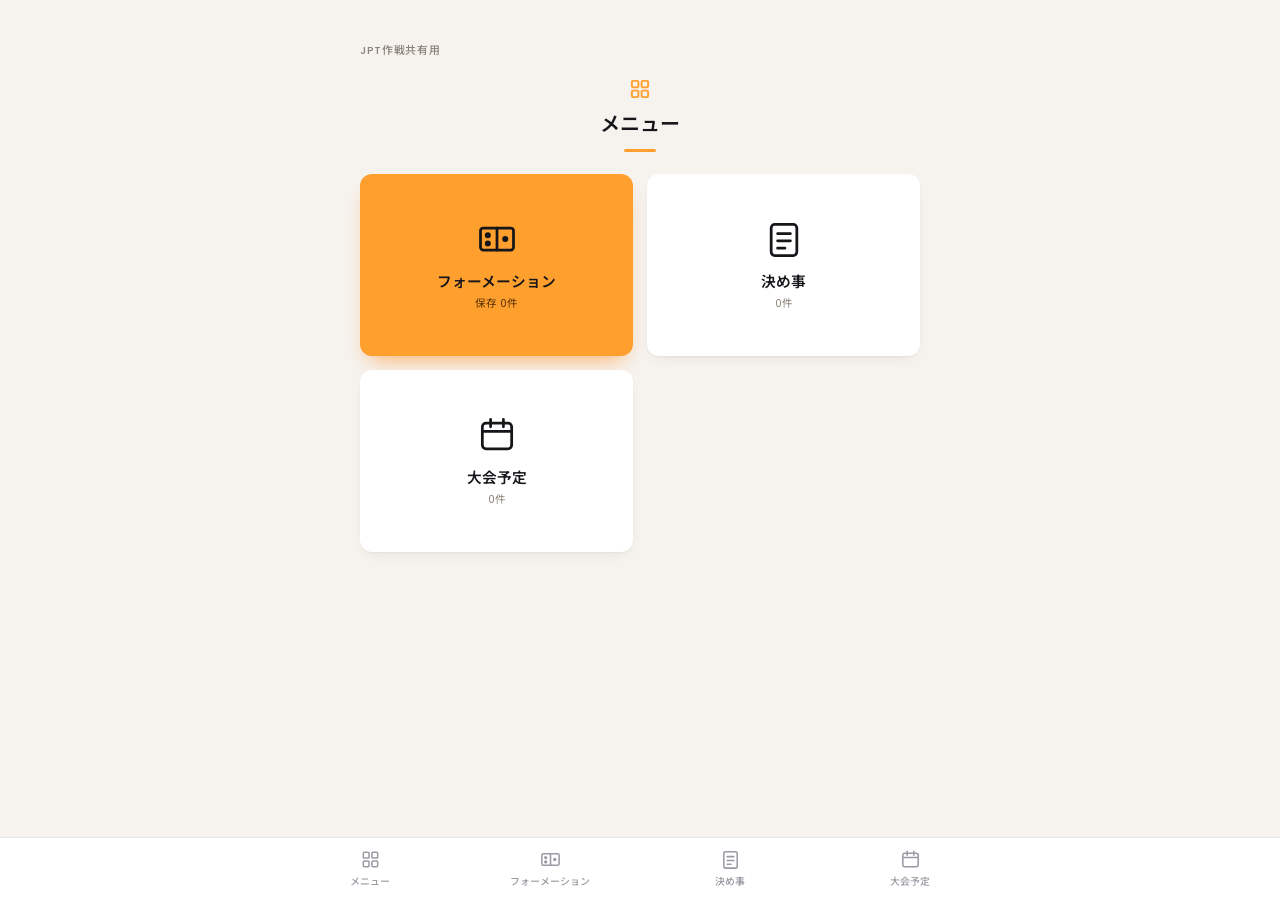
==== commit 8227e0d1: "コート図の配色を暖色寄りに、自コート表示で相手陣地を隠してタイトルを上に配置 Co-Authored-By: Claude Sonnet 5.5 <noreply@anthropic.com> Cla" ====
--- a/index.html
+++ b/index.html
@@ -5,17 +5,17 @@
 <meta name="viewport" content="width=device-width,initial-scale=1,viewport-fit=cover">
 <meta name="theme-color" content="#f6f3ef">
 <script>if(/^#p=/.test(location.hash)){location.replace("formation.html"+location.hash);}</script>
-<link rel="icon" href="favicon.svg" type="image/svg+xml">
-<link rel="icon" href="favicon-32.png" sizes="32x32" type="image/png">
-<link rel="apple-touch-icon" href="apple-touch-icon.png">
-<link rel="manifest" href="manifest.webmanifest">
+<link rel="icon" href="favicon.svg?v=2" type="image/svg+xml">
+<link rel="icon" href="favicon-32.png?v=2" sizes="32x32" type="image/png">
+<link rel="apple-touch-icon" href="apple-touch-icon.png?v=2">
+<link rel="manifest" href="manifest.webmanifest?v=2">
 <meta name="apple-mobile-web-app-title" content="JPT作戦">
 <meta name="apple-mobile-web-app-capable" content="yes">
 <title>JPT作戦共有用｜メニュー</title>
 <link rel="preconnect" href="https://fonts.gstatic.com" crossorigin>
 <link rel="stylesheet" href="https://fonts.googleapis.com/css2?family=Poppins:wght@400;500;600&family=Noto+Sans+JP:wght@400;500;700&family=Roboto+Mono:wght@500&display=swap">
-<link rel="stylesheet" href="css/style.css?v=33">
-<script type="module" src="js/menu.js?v=33"></script>
+<link rel="stylesheet" href="css/style.css?v=35">
+<script type="module" src="js/menu.js?v=35"></script>
 </head>
 <body class="menu" data-page="menu">
 <!-- 起動画面。CSSだけで動くので、モジュールの読み込みを待たずに表示される。
--- a/css/style.css
+++ b/css/style.css
@@ -627,3 +627,7 @@
 body[data-page="rules"]{--ico:url("data:image/svg+xml,%3Csvg xmlns='http://www.w3.org/2000/svg' viewBox='0 0 24 24' fill='none' stroke='black' stroke-width='1.8' stroke-linecap='round' stroke-linejoin='round'%3E%3Crect x='5' y='4' width='14' height='17' rx='2'/%3E%3Cpath d='M8.5 9h7M8.5 13h7M8.5 17h4'/%3E%3C/svg%3E");}
 body[data-page="events"]{--ico:url("data:image/svg+xml,%3Csvg xmlns='http://www.w3.org/2000/svg' viewBox='0 0 24 24' fill='none' stroke='black' stroke-width='1.8' stroke-linecap='round' stroke-linejoin='round'%3E%3Crect x='4' y='5.5' width='16' height='14.5' rx='2'/%3E%3Cpath d='M4 10h16M8.5 3.5v4M15.5 3.5v4'/%3E%3C/svg%3E");}
 body[data-page="menu"]{--ico:url("data:image/svg+xml,%3Csvg xmlns='http://www.w3.org/2000/svg' viewBox='0 0 24 24' fill='none' stroke='black' stroke-width='1.8' stroke-linejoin='round'%3E%3Crect x='4.5' y='4.5' width='6' height='6' rx='1.2'/%3E%3Crect x='13.5' y='4.5' width='6' height='6' rx='1.2'/%3E%3Crect x='4.5' y='13.5' width='6' height='6' rx='1.2'/%3E%3Crect x='13.5' y='13.5' width='6' height='6' rx='1.2'/%3E%3C/svg%3E");}
+
+/* ===== コート図を暖色寄りに（ライン・地・シェルター） ===== */
+:root,:root:not([data-theme="light"]),:root[data-theme="dark"]{--muted:#8a8178;--snow:#fffdfa;--snow-edge:#c4b9ac;--shelter:#d2c8bb;--accent-soft:#efeae3;}
+.court-wrap{background:#fff;}
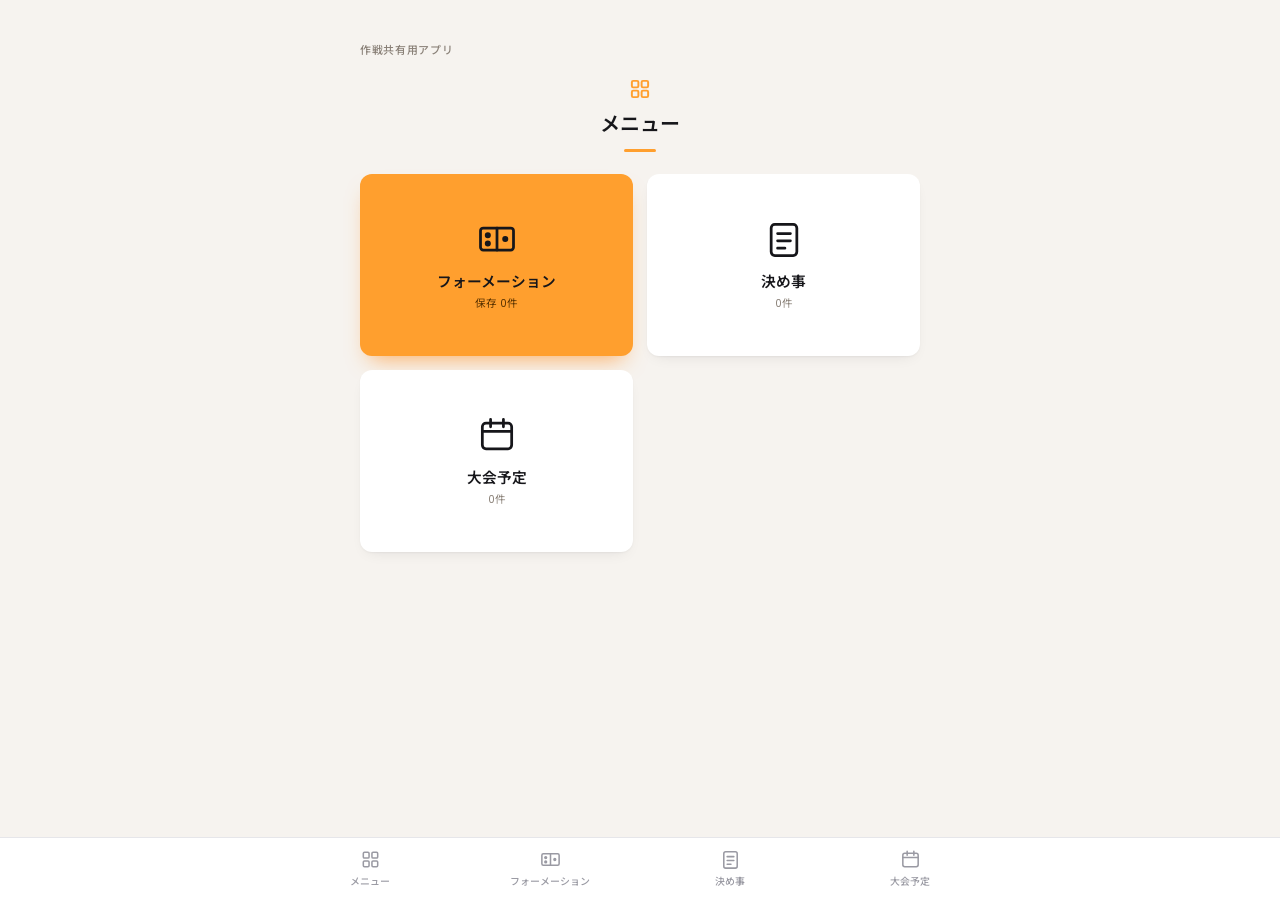
==== commit e57f41b9: "起動画面の再表示バグ修正、コート図の余白調整、アプリ名変更 Co-Authored-By: Claude Sonnet 5.5 <noreply@anthropic.com> Claude-Sessi" ====
--- a/index.html
+++ b/index.html
@@ -11,11 +11,11 @@
 <link rel="manifest" href="manifest.webmanifest?v=2">
 <meta name="apple-mobile-web-app-title" content="JPT作戦">
 <meta name="apple-mobile-web-app-capable" content="yes">
-<title>JPT作戦共有用｜メニュー</title>
+<title>作戦共有用アプリ｜メニュー</title>
 <link rel="preconnect" href="https://fonts.gstatic.com" crossorigin>
 <link rel="stylesheet" href="https://fonts.googleapis.com/css2?family=Poppins:wght@400;500;600&family=Noto+Sans+JP:wght@400;500;700&family=Roboto+Mono:wght@500&display=swap">
-<link rel="stylesheet" href="css/style.css?v=35">
-<script type="module" src="js/menu.js?v=35"></script>
+<link rel="stylesheet" href="css/style.css?v=36">
+<script type="module" src="js/menu.js?v=36"></script>
 </head>
 <body class="menu" data-page="menu">
 <!-- 起動画面。CSSだけで動くので、モジュールの読み込みを待たずに表示される。
@@ -26,7 +26,7 @@
 </div>
 <script>try{if(sessionStorage.getItem("sbf-splash-seen")){var s=document.getElementById("splash");if(s)s.hidden=true;}else{sessionStorage.setItem("sbf-splash-seen","1");}}catch(e){}</script>
 <div class="wrap">
-<header class="homehead"><div class="topbar"><span class="appname">JPT作戦共有用</span></div><h1>メニュー</h1></header>
+<header class="homehead"><div class="topbar"><span class="appname">作戦共有用アプリ</span></div><h1>メニュー</h1></header>
 <div class="tiles">
   <a class="tile" href="formation.html?view=edit"><svg viewBox="0 0 24 24" aria-hidden="true"><rect x="3" y="6" width="18" height="12" rx="1.5"/><path d="M12 6v12"/><circle cx="7" cy="10" r=".9" fill="currentColor"/><circle cx="7" cy="14.5" r=".9" fill="currentColor"/><circle cx="16.5" cy="12" r=".9" fill="currentColor"/></svg><b>フォーメーション</b><small>保存 <span id="cntPat">—</span>件</small></a>
   <a class="tile" href="rules.html"><svg viewBox="0 0 24 24" aria-hidden="true"><rect x="5" y="4" width="14" height="17" rx="2"/><path d="M8.5 9h7M8.5 13h7M8.5 17h4"/></svg><b>決め事</b><small><span id="cntRule">—</span>件</small></a>
--- a/css/style.css
+++ b/css/style.css
@@ -631,3 +631,10 @@
 /* ===== コート図を暖色寄りに（ライン・地・シェルター） ===== */
 :root,:root:not([data-theme="light"]),:root[data-theme="dark"]{--muted:#8a8178;--snow:#fffdfa;--snow-edge:#c4b9ac;--shelter:#d2c8bb;--accent-soft:#efeae3;}
 .court-wrap{background:#fff;}
+
+/* 図の高さは表示範囲の縦横比で決める（上下の余白なし） */
+.court-wrap{height:auto;display:block;}
+svg.court{height:auto;max-height:clamp(420px,72vh,820px);}
+
+/* hidden 属性が display:flex に負けて起動画面が再表示されていた（メニュー→各画面で毎回出る不具合） */
+#splash[hidden]{display:none !important;}
